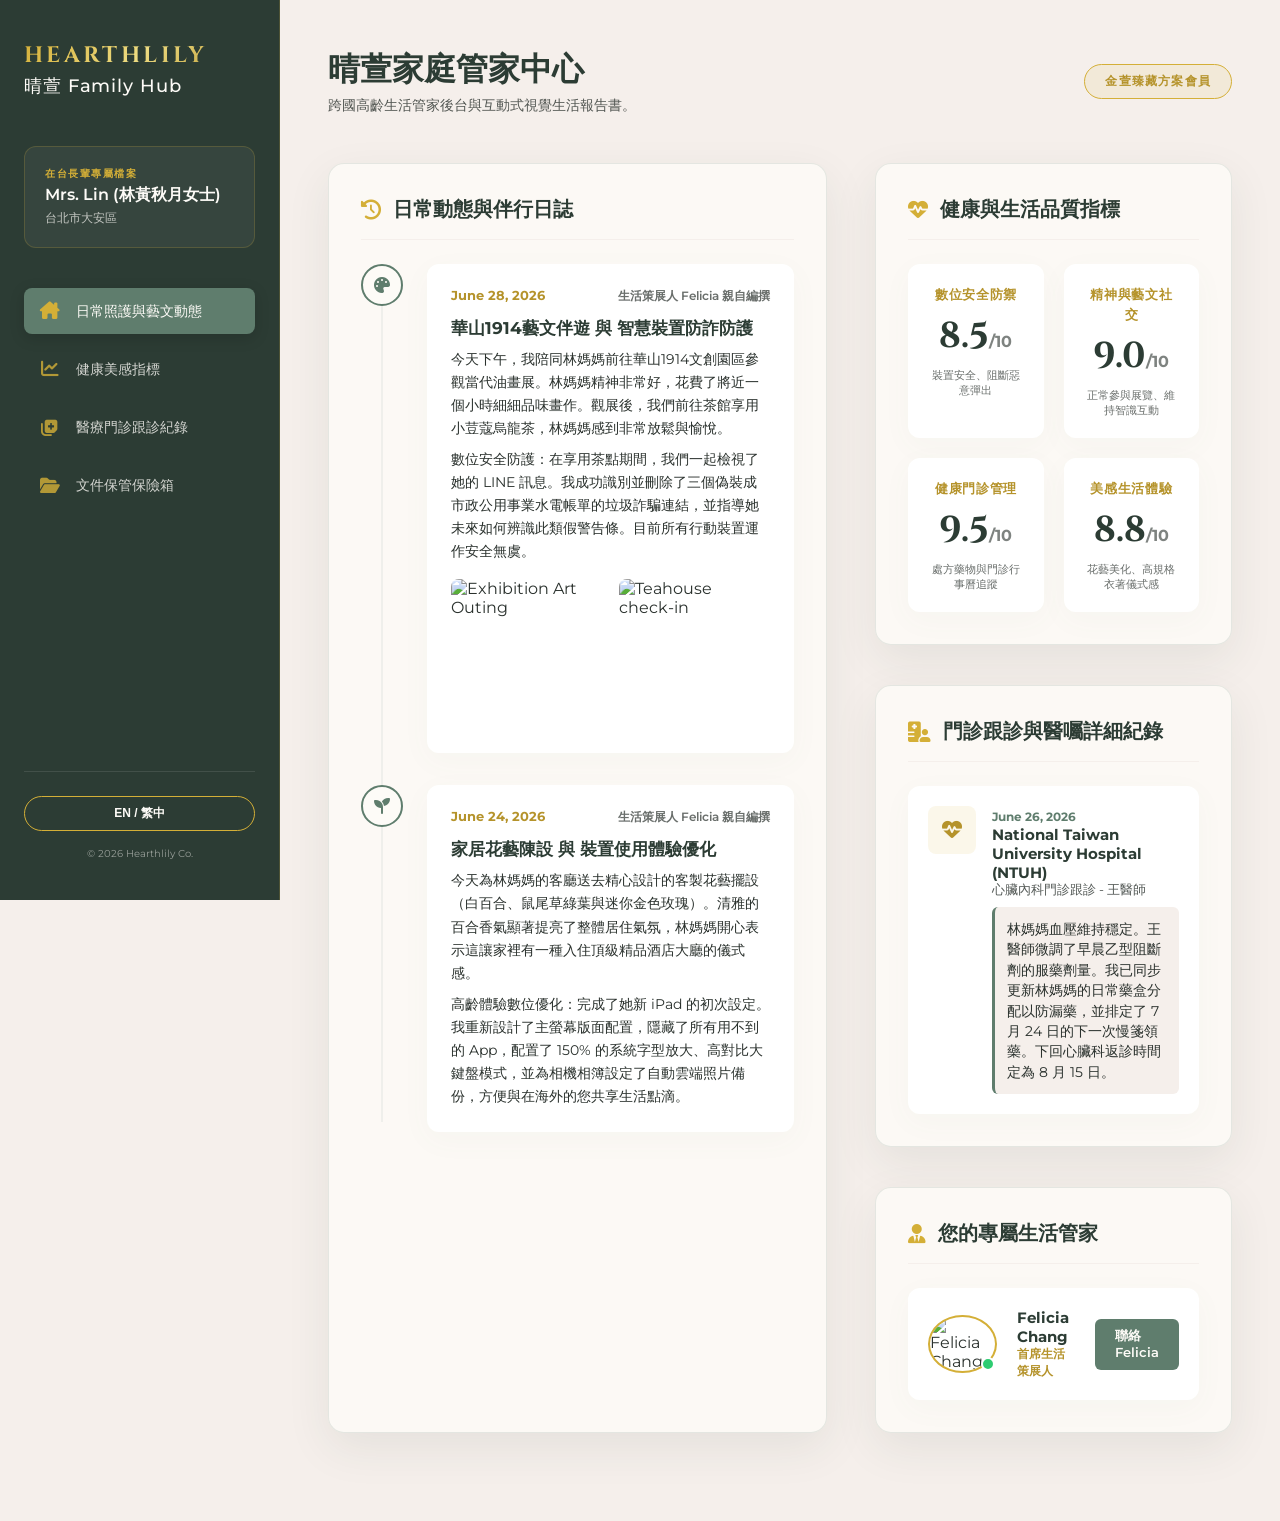
==== family_hub.html @ 520b8b32 "Implement luxury pivot: onboarding fees, premium retainers, and the Hearthlily Family Hub client por" ====
<!DOCTYPE html>
<html lang="zh-TW">
<head>
    <meta charset="UTF-8">
    <meta name="viewport" content="width=device-width, initial-scale=1.0">
    <title>Hearthlily | 晴萱 - Family Hub Portal</title>
    <!-- Google Fonts -->
    <link rel="preconnect" href="https://fonts.googleapis.com">
    <link rel="preconnect" href="https://fonts.gstatic.com" crossorigin>
    <link href="https://fonts.googleapis.com/css2?family=Cinzel:wght@400;600;700&family=Montserrat:wght@300;400;500;600;700&family=Noto+Serif+TC:wght@300;400;600;700&display=swap" rel="stylesheet">
    <!-- Font Awesome Icons -->
    <link rel="stylesheet" href="https://cdnjs.cloudflare.com/ajax/libs/font-awesome/6.4.0/css/all.min.css">
    <style>
        :root {
            --color-cream: #FDFBF7;
            --color-cream-dark: #F5EFEB;
            --color-sage: #5F7D6D;
            --color-sage-dark: #2C3C34;
            --color-sage-light: rgba(95, 125, 109, 0.08);
            --color-gold: #D4AF37;
            --color-gold-dark: #B5932B;
            --color-gold-light: rgba(212, 175, 55, 0.1);
            --color-charcoal: #2A312D;
            --glass-bg: rgba(253, 251, 247, 0.85);
            --glass-border: rgba(95, 125, 109, 0.15);
            --shadow-subtle: 0 8px 30px rgba(95, 125, 109, 0.04);
            --shadow-premium: 0 15px 45px rgba(44, 60, 52, 0.08);
        }

        * {
            box-sizing: border-box;
            margin: 0;
            padding: 0;
        }

        body {
            font-family: 'Montserrat', sans-serif;
            background-color: var(--color-cream-dark);
            color: var(--color-charcoal);
            overflow-x: hidden;
            display: flex;
            min-height: 100vh;
        }

        .cinzel-font {
            font-family: 'Cinzel', serif;
        }

        .serif-tc {
            font-family: 'Noto Serif TC', serif;
        }

        /* Sidebar Navigation */
        .sidebar {
            width: 280px;
            background-color: var(--color-sage-dark);
            color: var(--color-cream);
            padding: 2.5rem 1.5rem;
            display: flex;
            flex-direction: column;
            justify-content: space-between;
            position: fixed;
            height: 100vh;
            left: 0;
            top: 0;
            z-index: 10;
            border-right: 1px solid rgba(212, 175, 55, 0.2);
        }

        .sidebar-brand {
            text-decoration: none;
            display: flex;
            flex-direction: column;
            gap: 0.25rem;
            margin-bottom: 3rem;
        }

        .brand-name {
            font-size: 1.4rem;
            font-weight: 700;
            letter-spacing: 0.15em;
            color: var(--color-gold);
            background: linear-gradient(135deg, #D4AF37, #EEDC82, #B5932B);
            -webkit-background-clip: text;
            -webkit-text-fill-color: transparent;
        }

        .brand-chinese {
            font-size: 1.1rem;
            color: var(--color-cream);
            font-weight: 500;
            letter-spacing: 0.05em;
        }

        .client-profile-box {
            background: rgba(253, 251, 247, 0.05);
            border: 1px solid rgba(212, 175, 55, 0.2);
            padding: 1.25rem;
            border-radius: 12px;
            margin-bottom: 2.5rem;
        }

        .profile-label {
            font-size: 0.65rem;
            font-weight: 700;
            color: var(--color-gold);
            letter-spacing: 0.15em;
            text-transform: uppercase;
            margin-bottom: 0.25rem;
            display: block;
        }

        .profile-name {
            font-size: 1rem;
            font-weight: 600;
            color: var(--color-cream);
        }

        .profile-sub {
            font-size: 0.75rem;
            opacity: 0.7;
            margin-top: 0.25rem;
        }

        .sidebar-menu {
            list-style: none;
            display: flex;
            flex-direction: column;
            gap: 0.75rem;
            flex-grow: 1;
        }

        .menu-link {
            display: flex;
            align-items: center;
            gap: 1rem;
            color: var(--color-cream);
            opacity: 0.8;
            text-decoration: none;
            padding: 0.85rem 1rem;
            border-radius: 8px;
            font-weight: 500;
            font-size: 0.9rem;
            transition: all 0.3s ease;
        }

        .menu-link i {
            font-size: 1.1rem;
            color: var(--color-gold);
            width: 20px;
            text-align: center;
        }

        .menu-link:hover, .menu-link.active {
            opacity: 1;
            background-color: var(--color-sage);
            box-shadow: 0 4px 15px rgba(0, 0, 0, 0.15);
        }

        .sidebar-footer {
            border-top: 1px solid rgba(253, 251, 247, 0.1);
            padding-top: 1.5rem;
            display: flex;
            flex-direction: column;
            gap: 1rem;
        }

        .lang-btn {
            background: transparent;
            border: 1px solid var(--color-gold);
            color: var(--color-cream);
            padding: 0.5rem 1rem;
            border-radius: 20px;
            font-size: 0.75rem;
            font-weight: 600;
            cursor: pointer;
            width: 100%;
            text-align: center;
            transition: all 0.3s ease;
        }

        .lang-btn:hover {
            background-color: var(--color-gold);
            color: var(--color-sage-dark);
        }

        /* Main Content Panel */
        .main-panel {
            margin-left: 280px;
            flex-grow: 1;
            padding: 3rem;
            max-width: 1200px;
            min-height: 100vh;
        }

        .panel-header {
            display: flex;
            justify-content: space-between;
            align-items: center;
            margin-bottom: 3rem;
        }

        .panel-title h1 {
            font-size: 2rem;
            font-weight: 700;
            color: var(--color-sage-dark);
        }

        .panel-title p {
            font-size: 0.9rem;
            color: var(--color-charcoal);
            opacity: 0.8;
            margin-top: 0.25rem;
        }

        .header-badge {
            background-color: var(--color-gold-light);
            border: 1px solid var(--color-gold);
            color: var(--color-gold-dark);
            font-size: 0.75rem;
            font-weight: 700;
            letter-spacing: 0.1em;
            padding: 0.5rem 1.25rem;
            border-radius: 20px;
            text-transform: uppercase;
        }

        /* Dashboard Grid Layout */
        .dashboard-grid {
            display: grid;
            grid-template-columns: 7fr 5fr;
            gap: 3rem;
        }

        .glass-card {
            background: var(--glass-bg);
            backdrop-filter: blur(16px);
            -webkit-backdrop-filter: blur(16px);
            border: 1px solid var(--glass-border);
            border-radius: 16px;
            padding: 2rem;
            box-shadow: var(--shadow-premium);
            margin-bottom: 2.5rem;
        }

        .card-header-row {
            display: flex;
            justify-content: space-between;
            align-items: center;
            margin-bottom: 1.5rem;
            border-bottom: 1px solid var(--color-cream-dark);
            padding-bottom: 1rem;
        }

        .card-title {
            font-size: 1.25rem;
            font-weight: 700;
            color: var(--color-sage-dark);
            display: flex;
            align-items: center;
            gap: 0.75rem;
        }

        .card-title i {
            color: var(--color-gold);
        }

        /* Timeline / Activity Feed */
        .timeline {
            display: flex;
            flex-direction: column;
            gap: 2rem;
            position: relative;
        }

        .timeline::before {
            content: '';
            position: absolute;
            width: 2px;
            background-color: var(--color-sage-light);
            top: 10px;
            bottom: 10px;
            left: 20px;
        }

        .timeline-item {
            display: flex;
            gap: 1.5rem;
            position: relative;
        }

        .timeline-badge {
            width: 42px;
            height: 42px;
            background-color: var(--color-cream);
            border: 2px solid var(--color-sage);
            border-radius: 50%;
            display: flex;
            align-items: center;
            justify-content: center;
            color: var(--color-sage);
            flex-shrink: 0;
            z-index: 2;
            transition: all 0.3s ease;
        }

        .timeline-item:hover .timeline-badge {
            background-color: var(--color-sage);
            color: var(--color-cream);
            transform: scale(1.1);
        }

        .timeline-content {
            flex-grow: 1;
            background: #FFFFFF;
            border: 1px solid var(--border-color);
            border-radius: 12px;
            padding: 1.5rem;
            box-shadow: var(--shadow-subtle);
        }

        .timeline-meta-row {
            display: flex;
            justify-content: space-between;
            margin-bottom: 0.75rem;
        }

        .timeline-date {
            font-size: 0.8rem;
            font-weight: 700;
            color: var(--color-gold-dark);
        }

        .timeline-author {
            font-size: 0.75rem;
            opacity: 0.7;
            font-weight: 600;
        }

        .timeline-title {
            font-size: 1.05rem;
            font-weight: 700;
            color: var(--color-sage-dark);
            margin-bottom: 0.5rem;
        }

        .timeline-body {
            font-size: 0.9rem;
            color: var(--color-charcoal);
            line-height: 1.6;
        }

        .timeline-images {
            display: grid;
            grid-template-columns: 1fr 1fr;
            gap: 1rem;
            margin-top: 1rem;
        }

        .timeline-img {
            width: 100%;
            height: 150px;
            object-fit: cover;
            border-radius: 8px;
            border: 1px solid var(--border-color);
        }

        /* Metrics Widget */
        .metrics-grid {
            display: grid;
            grid-template-columns: 1fr 1fr;
            gap: 1.25rem;
        }

        .metric-card {
            background: #FFFFFF;
            border: 1px solid var(--border-color);
            border-radius: 12px;
            padding: 1.25rem;
            text-align: center;
            box-shadow: var(--shadow-subtle);
        }

        .metric-score {
            font-size: 2.25rem;
            font-weight: 700;
            color: var(--color-sage-dark);
            margin: 0.5rem 0;
            font-family: 'Cinzel', serif;
        }

        .metric-score span {
            font-size: 1rem;
            color: var(--color-charcoal);
            opacity: 0.6;
            font-family: 'Montserrat', sans-serif;
        }

        .metric-name {
            font-size: 0.8rem;
            font-weight: 700;
            color: var(--color-gold-dark);
            text-transform: uppercase;
            letter-spacing: 0.05em;
        }

        /* Medical Appointments Log */
        .medical-list {
            display: flex;
            flex-direction: column;
            gap: 1rem;
        }

        .medical-item {
            background: #FFFFFF;
            border: 1px solid var(--border-color);
            border-radius: 12px;
            padding: 1.25rem;
            display: flex;
            gap: 1rem;
            box-shadow: var(--shadow-subtle);
        }

        .medical-icon-box {
            width: 48px;
            height: 48px;
            background-color: var(--color-gold-light);
            border-radius: 8px;
            display: flex;
            align-items: center;
            justify-content: center;
            color: var(--color-gold-dark);
            font-size: 1.25rem;
            flex-shrink: 0;
        }

        .medical-details {
            flex-grow: 1;
        }

        .medical-date {
            font-size: 0.75rem;
            font-weight: 700;
            color: var(--color-sage);
            margin-bottom: 0.25rem;
        }

        .medical-facility {
            font-size: 0.95rem;
            font-weight: 700;
            color: var(--color-sage-dark);
        }

        .medical-doctor {
            font-size: 0.8rem;
            color: var(--color-charcoal);
            opacity: 0.8;
            margin-bottom: 0.5rem;
        }

        .medical-notes {
            font-size: 0.85rem;
            background-color: var(--color-cream-dark);
            padding: 0.75rem;
            border-radius: 6px;
            line-height: 1.5;
            border-left: 3px solid var(--color-sage);
        }

        /* Direct Contact Widget */
        .contact-box {
            display: flex;
            align-items: center;
            gap: 1.25rem;
            background: #FFFFFF;
            border: 1px solid var(--border-color);
            border-radius: 12px;
            padding: 1.25rem;
            box-shadow: var(--shadow-subtle);
        }

        .avatar-box {
            position: relative;
        }

        .avatar-img {
            width: 60px;
            height: 60px;
            object-fit: cover;
            border-radius: 50%;
            border: 2px solid var(--color-gold);
        }

        .avatar-status {
            width: 14px;
            height: 14px;
            background-color: #2ecc71;
            border: 2px solid #FFFFFF;
            border-radius: 50%;
            position: absolute;
            bottom: 2px;
            right: 2px;
        }

        .contact-info {
            flex-grow: 1;
        }

        .contact-name {
            font-size: 0.95rem;
            font-weight: 700;
            color: var(--color-sage-dark);
        }

        .contact-title {
            font-size: 0.75rem;
            color: var(--color-gold-dark);
            font-weight: 600;
            text-transform: uppercase;
        }

        .btn-message {
            background-color: var(--color-sage);
            color: var(--color-cream);
            border: none;
            padding: 0.6rem 1.25rem;
            border-radius: 6px;
            font-size: 0.8rem;
            font-weight: 600;
            cursor: pointer;
            transition: all 0.3s ease;
            text-decoration: none;
            display: inline-block;
        }

        .btn-message:hover {
            background-color: var(--color-sage-dark);
        }

        /* Mobile Adaptations */
        @media (max-width: 1024px) {
            .dashboard-grid {
                grid-template-columns: 1fr;
            }
        }

        @media (max-width: 768px) {
            body {
                flex-direction: column;
            }
            .sidebar {
                width: 100%;
                height: auto;
                position: static;
                padding: 1.5rem;
                border-right: none;
                border-bottom: 1px solid rgba(212, 175, 55, 0.2);
            }
            .sidebar-brand {
                margin-bottom: 1.5rem;
                flex-direction: row;
                align-items: center;
                justify-content: space-between;
            }
            .client-profile-box {
                display: none;
            }
            .main-panel {
                margin-left: 0;
                padding: 1.5rem;
            }
            .panel-header {
                flex-direction: column;
                align-items: flex-start;
                gap: 1rem;
                margin-bottom: 2rem;
            }
        }
    </style>
</head>
<body>

    <!-- Sidebar Navigation -->
    <aside class="sidebar">
        <div>
            <a href="index.html" class="sidebar-brand">
                <span class="brand-name cinzel-font">HEARTHLILY</span>
                <span class="brand-chinese Noto Serif TC">晴萱 Family Hub</span>
            </a>

            <!-- Active Profile -->
            <div class="client-profile-box">
                <span class="profile-label" data-i18n="sidebar.profile">Active Senior Profile</span>
                <div class="profile-name">Mrs. Lin (林黃秋月女士)</div>
                <div class="profile-sub" data-i18n="sidebar.location">Da'an District, Taipei City</div>
            </div>

            <!-- Menu -->
            <ul class="sidebar-menu">
                <li>
                    <a href="#feed" class="menu-link active">
                        <i class="fa-solid fa-house-chimney"></i>
                        <span data-i18n="menu.feed">Activity Feed</span>
                    </a>
                </li>
                <li>
                    <a href="#metrics" class="menu-link">
                        <i class="fa-solid fa-chart-line"></i>
                        <span data-i18n="menu.metrics">Wellness Metrics</span>
                    </a>
                </li>
                <li>
                    <a href="#medical" class="menu-link">
                        <i class="fa-solid fa-notes-medical"></i>
                        <span data-i18n="menu.medical">Medical Escort Logs</span>
                    </a>
                </li>
                <li>
                    <a href="#documents" class="menu-link">
                        <i class="fa-solid fa-folder-open"></i>
                        <span data-i18n="menu.docs">Document Vault</span>
                    </a>
                </li>
            </ul>
        </div>

        <div class="sidebar-footer">
            <button id="langToggle" class="lang-btn">EN / 繁中</button>
            <div style="font-size: 0.65rem; opacity: 0.5; text-align: center;">
                &copy; 2026 Hearthlily Co.
            </div>
        </div>
    </aside>

    <!-- Main Panel -->
    <main class="main-panel">
        
        <!-- Header -->
        <header class="panel-header">
            <div class="panel-title">
                <h1 data-i18n="panel.title">Hearthlily Family Hub</h1>
                <p data-i18n="panel.desc">Long-distance family care dashboard & visual client reporting portal.</p>
            </div>
            <span class="header-badge" data-i18n="panel.membership">Gold Hearth Subscriber</span>
        </header>

        <!-- Grid Dashboard -->
        <div class="dashboard-grid">
            
            <!-- Left Side: Timeline Feed -->
            <section id="feed" class="glass-card">
                <div class="card-header-row">
                    <h2 class="card-title">
                        <i class="fa-solid fa-clock-rotate-left"></i>
                        <span data-i18n="feed.title">Activity Feed & Visit Log</span>
                    </h2>
                </div>

                <div class="timeline">
                    <!-- Item 1 -->
                    <div class="timeline-item">
                        <div class="timeline-badge"><i class="fa-solid fa-palette"></i></div>
                        <div class="timeline-content">
                            <div class="timeline-meta-row">
                                <span class="timeline-date">June 28, 2026</span>
                                <span class="timeline-author" data-i18n="feed.curator">Curated by Felicia</span>
                            </div>
                            <h3 class="timeline-title" data-i18n="feed.item1.title">Exhibition Visit at Huashan 1914 & Digital Safe-Check</h3>
                            <div class="timeline-body">
                                <p data-i18n="feed.item1.p1">
                                    Today, I accompanied Mrs. Lin to the contemporary oil painting gallery at Huashan 1914 Creative Park. She was in high spirits and spent nearly an hour analyzing the color compositions. Afterward, we stopped by a boutique tea house for warm cardamom oolong tea, which she thoroughly enjoyed.
                                </p>
                                <p data-i18n="feed.item1.p2" style="margin-top: 0.5rem;">
                                    <strong>Digital Security Audit:</strong> During tea, we reviewed her LINE messages together. I successfully identified and deleted three spam phishing links disguised as municipal utility invoices, and coached her on how to spot the fake warning banners. Devices are secure.
                                </p>
                            </div>
                            <div class="timeline-images">
                                <img src="https://images.unsplash.com/photo-1543857778-c4a1a3e0b2eb?auto=format&fit=crop&q=80&w=600" alt="Exhibition Art Outing" class="timeline-img">
                                <img src="https://images.unsplash.com/photo-1576092768241-dec231879fc3?auto=format&fit=crop&q=80&w=600" alt="Teahouse check-in" class="timeline-img">
                            </div>
                        </div>
                    </div>

                    <!-- Item 2 -->
                    <div class="timeline-item">
                        <div class="timeline-badge"><i class="fa-solid fa-seedling"></i></div>
                        <div class="timeline-content">
                            <div class="timeline-meta-row">
                                <span class="timeline-date">June 24, 2026</span>
                                <span class="timeline-author" data-i18n="feed.curator">Curated by Felicia</span>
                            </div>
                            <h3 class="timeline-title" data-i18n="feed.item2.title">Aesthetic Arrangement & Device Optimization</h3>
                            <div class="timeline-body">
                                <p data-i18n="feed.item2.p1">
                                    Delivered fresh custom floral arrangements (white lilies, sage foliage, and miniature gold roses) to style her living room. The scent has significantly brightened the room, and Mrs. Lin mentioned it felt like walking into a luxury hotel lobby.
                                </p>
                                <p data-i18n="feed.item2.p2" style="margin-top: 0.5rem;">
                                    <strong>UX Device Configuration:</strong> Completed the setup of her new iPad. I customized the home screen layout to hide all unused application icons, configured 150% text size magnification, set up high-contrast keyboard modes, and established automated cloud photo back-ups for her camera roll.
                                </p>
                            </div>
                        </div>
                    </div>
                </div>
            </section>

            <!-- Right Side: Metrics & Contacts -->
            <div>
                <!-- Wellness Report Metrics -->
                <section id="metrics" class="glass-card">
                    <div class="card-header-row">
                        <h2 class="card-title">
                            <i class="fa-solid fa-heart-pulse"></i>
                            <span data-i18n="metrics.title">Wellness Index</span>
                        </h2>
                    </div>

                    <div class="metrics-grid">
                        <div class="metric-card">
                            <span class="metric-name" data-i18n="metrics.tech">Digital Security</span>
                            <div class="metric-score">8.5<span>/10</span></div>
                            <p style="font-size: 0.7rem; opacity: 0.7;" data-i18n="metrics.tech.status">Device optimized & spam-swept</p>
                        </div>
                        <div class="metric-card">
                            <span class="metric-name" data-i18n="metrics.social">Social Engagement</span>
                            <div class="metric-score">9.0<span>/10</span></div>
                            <p style="font-size: 0.7rem; opacity: 0.7;" data-i18n="metrics.social.status">Exhibitions & active routines</p>
                        </div>
                        <div class="metric-card">
                            <span class="metric-name" data-i18n="metrics.health">Medical Escort</span>
                            <div class="metric-score">9.5<span>/10</span></div>
                            <p style="font-size: 0.7rem; opacity: 0.7;" data-i18n="metrics.health.status">Prescriptions & booking tracked</p>
                        </div>
                        <div class="metric-card">
                            <span class="metric-name" data-i18n="metrics.delight">Aesthetic Vibe</span>
                            <div class="metric-score">8.8<span>/10</span></div>
                            <p style="font-size: 0.7rem; opacity: 0.7;" data-i18n="metrics.delight.status">Fresh floral & lifestyle curation</p>
                        </div>
                    </div>
                </section>

                <!-- Medical Logs -->
                <section id="medical" class="glass-card">
                    <div class="card-header-row">
                        <h2 class="card-title">
                            <i class="fa-solid fa-hospital-user"></i>
                            <span data-i18n="medical.title">Medical Accompaniment Logs</span>
                        </h2>
                    </div>

                    <div class="medical-list">
                        <!-- Med 1 -->
                        <div class="medical-item">
                            <div class="medical-icon-box"><i class="fa-solid fa-heart-pulse"></i></div>
                            <div class="medical-details">
                                <span class="medical-date">June 26, 2026</span>
                                <div class="medical-facility">National Taiwan University Hospital (NTUH)</div>
                                <div class="medical-doctor" data-i18n="medical.doc1">Cardiology Consultation - Dr. Wang</div>
                                <div class="medical-notes" data-i18n="medical.note1">
                                    Mrs. Lin's blood pressure is stable. Doctor adjusted her morning beta-blocker dosage slightly. I updated her pill-box organizer to match and mapped the next prescription pick-up on July 24. Next clinic visit: August 15.
                                </div>
                            </div>
                        </div>
                    </div>
                </section>

                <!-- Contact Liaison -->
                <section class="glass-card">
                    <div class="card-header-row">
                        <h2 class="card-title">
                            <i class="fa-solid fa-user-tie"></i>
                            <span data-i18n="liaison.title">Your Dedicated Curator</span>
                        </h2>
                    </div>

                    <div class="contact-box">
                        <div class="avatar-box">
                            <img src="https://images.unsplash.com/photo-1573496359142-b8d87734a5a2?auto=format&fit=crop&q=80&w=200" alt="Felicia Chang" class="avatar-img">
                            <div class="avatar-status"></div>
                        </div>
                        <div class="contact-info">
                            <div class="contact-name">Felicia Chang</div>
                            <div class="contact-title" data-i18n="liaison.role">Chief Life Curator</div>
                        </div>
                        <a href="mailto:concierge@hearthlily.tw" class="btn-message" data-i18n="liaison.btn">Email Felicia</a>
                    </div>
                </section>
            </div>

        </div>
    </main>

    <!-- JS Translation Engine -->
    <script>
        const translations = {
            en: {
                "sidebar.profile": "Active Senior Profile",
                "sidebar.location": "Da'an District, Taipei City",
                "menu.feed": "Activity Feed",
                "menu.metrics": "Wellness Metrics",
                "menu.medical": "Medical Escort Logs",
                "menu.docs": "Document Vault",
                "panel.title": "Hearthlily Family Hub",
                "panel.desc": "Long-distance family care dashboard & visual client reporting portal.",
                "panel.membership": "Gold Hearth Subscriber",
                
                "feed.title": "Activity Feed & Visit Log",
                "feed.curator": "Curated by Felicia",
                "feed.item1.title": "Exhibition Visit at Huashan 1914 & Digital Safe-Check",
                "feed.item1.p1": "Today, I accompanied Mrs. Lin to the contemporary oil painting gallery at Huashan 1914 Creative Park. She was in high spirits and spent nearly an hour analyzing the color compositions. Afterward, we stopped by a boutique tea house for warm cardamom oolong tea, which she thoroughly enjoyed.",
                "feed.item1.p2": "Digital Security Audit: During tea, we reviewed her LINE messages together. I successfully identified and deleted three spam phishing links disguised as municipal utility invoices, and coached her on how to spot the fake warning banners. Devices are secure.",
                
                "feed.item2.title": "Aesthetic Arrangement & Device Optimization",
                "feed.item2.p1": "Delivered fresh custom floral arrangements (white lilies, sage foliage, and miniature gold roses) to style her living room. The scent has significantly brightened the room, and Mrs. Lin mentioned it felt like walking into a luxury hotel lobby.",
                "feed.item2.p2": "UX Device Configuration: Completed the setup of her new iPad. I customized the home screen layout to hide all unused application icons, configured 150% text size magnification, set up high-contrast keyboard modes, and established automated cloud photo back-ups for her camera roll.",
                
                "metrics.title": "Wellness Index",
                "metrics.tech": "Digital Security",
                "metrics.tech.status": "Device optimized & safe",
                "metrics.social": "Social Engagement",
                "metrics.social.status": "Active & cultural outings",
                "metrics.health": "Medical Escort",
                "metrics.health.status": "Prescriptions & consults logged",
                "metrics.delight": "Aesthetic Vibe",
                "metrics.delight.status": "Custom flowers & styling",
                
                "medical.title": "Medical Accompaniment Logs",
                "medical.doc1": "Cardiology Consultation - Dr. Wang",
                "medical.note1": "Mrs. Lin's blood pressure is stable. Doctor adjusted her morning beta-blocker dosage slightly. I updated her pill-box organizer to match and mapped the next prescription pick-up on July 24. Next clinic visit: August 15.",
                
                "liaison.title": "Your Dedicated Curator",
                "liaison.role": "Chief Life Curator",
                "liaison.btn": "Email Felicia"
            },
            zh: {
                "sidebar.profile": "在台長輩專屬檔案",
                "sidebar.location": "台北市大安區",
                "menu.feed": "日常照護與藝文動態",
                "menu.metrics": "健康美感指標",
                "menu.medical": "醫療門診跟診紀錄",
                "menu.docs": "文件保管保險箱",
                "panel.title": "晴萱家庭管家中心",
                "panel.desc": "跨國高齡生活管家後台與互動式視覺生活報告書。",
                "panel.membership": "金萱臻藏方案會員",
                
                "feed.title": "日常動態與伴行日誌",
                "feed.curator": "生活策展人 Felicia 親自編撰",
                "feed.item1.title": "華山1914藝文伴遊 與 智慧裝置防詐防護",
                "feed.item1.p1": "今天下午，我陪同林媽媽前往華山1914文創園區參觀當代油畫展。林媽媽精神非常好，花費了將近一個小時細細品味畫作。觀展後，我們前往茶館享用小荳蔻烏龍茶，林媽媽感到非常放鬆與愉悅。",
                "feed.item1.p2": "數位安全防護：在享用茶點期間，我們一起檢視了她的 LINE 訊息。我成功識別並刪除了三個偽裝成市政公用事業水電帳單的垃圾詐騙連結，並指導她未來如何辨識此類假警告條。目前所有行動裝置運作安全無虞。",
                
                "feed.item2.title": "家居花藝陳設 與 裝置使用體驗優化",
                "feed.item2.p1": "今天為林媽媽的客廳送去精心設計的客製花藝擺設（白百合、鼠尾草綠葉與迷你金色玫瑰）。清雅的百合香氣顯著提亮了整體居住氣氛，林媽媽開心表示這讓家裡有一種入住頂級精品酒店大廳的儀式感。",
                "feed.item2.p2": "高齡體驗數位優化：完成了她新 iPad 的初次設定。我重新設計了主螢幕版面配置，隱藏了所有用不到的 App，配置了 150% 的系統字型放大、高對比大鍵盤模式，並為相機相簿設定了自動雲端照片備份，方便與在海外的您共享生活點滴。",
                
                "metrics.title": "健康與生活品質指標",
                "metrics.tech": "數位安全防禦",
                "metrics.tech.status": "裝置安全、阻斷惡意彈出",
                "metrics.social": "精神與藝文社交",
                "metrics.social.status": "正常參與展覽、維持智識互動",
                "metrics.health": "健康門診管理",
                "metrics.health.status": "處方藥物與門診行事曆追蹤",
                "metrics.delight": "美感生活體驗",
                "metrics.delight.status": "花藝美化、高規格衣著儀式感",
                
                "medical.title": "門診跟診與醫囑詳細紀錄",
                "medical.doc1": "心臟內科門診跟診 - 王醫師",
                "medical.note1": "林媽媽血壓維持穩定。王醫師微調了早晨乙型阻斷劑的服藥劑量。我已同步更新林媽媽的日常藥盒分配以防漏藥，並排定了 7 月 24 日的下一次慢箋領藥。下回心臟科返診時間定為 8 月 15 日。",
                
                "liaison.title": "您的專屬生活管家",
                "liaison.role": "首席生活策展人",
                "liaison.btn": "聯絡 Felicia"
            }
        };

        let currentLang = 'zh';

        document.addEventListener("DOMContentLoaded", () => {
            applyTranslations(currentLang);

            document.getElementById("langToggle").addEventListener("click", () => {
                currentLang = currentLang === 'en' ? 'zh' : 'en';
                document.documentElement.lang = currentLang === 'en' ? 'en' : 'zh-TW';
                applyTranslations(currentLang);
            });
        });

        function applyTranslations(lang) {
            const elementsToTranslate = document.querySelectorAll("[data-i18n]");
            elementsToTranslate.forEach(element => {
                const translationKey = element.getAttribute("data-i18n");
                if (translations[lang][translationKey]) {
                    element.innerHTML = translations[lang][translationKey];
                }
            });
        }
    </script>
</body>
</html>
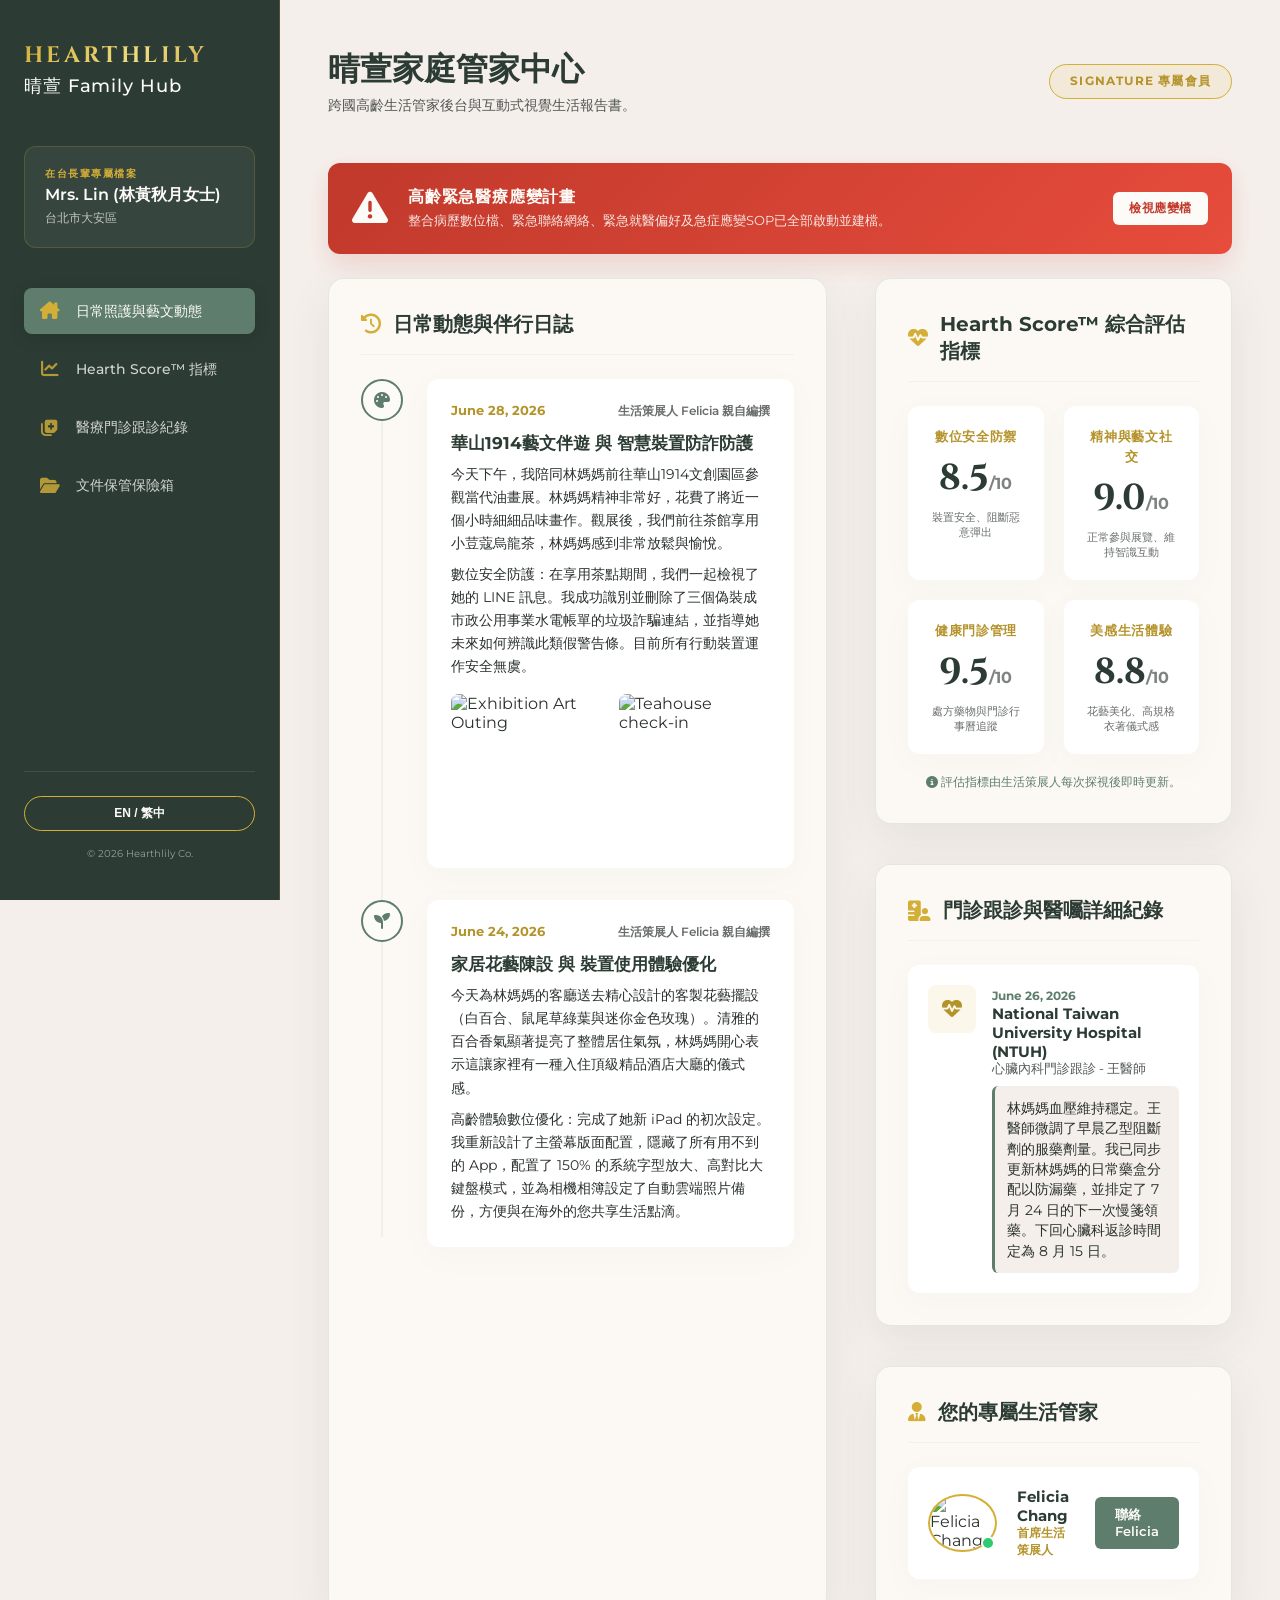
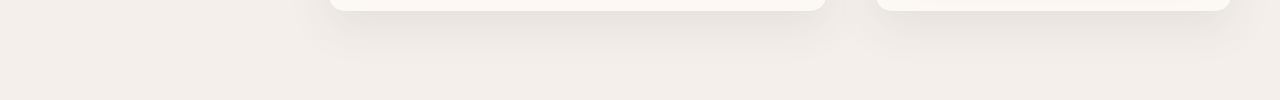
==== commit f30836d1: "Integrate ChatGPT strategic critiques: Private Membership model, Emergency Preparedness Plan, Hearth" ====
--- a/family_hub.html
+++ b/family_hub.html
@@ -365,7 +365,7 @@
             border: 1px solid var(--border-color);
         }
 
-        /* Metrics Widget */
+        /* Hearth Score Dashboard */
         .metrics-grid {
             display: grid;
             grid-template-columns: 1fr 1fr;
@@ -379,6 +379,12 @@
             padding: 1.25rem;
             text-align: center;
             box-shadow: var(--shadow-subtle);
+            transition: all 0.3s ease;
+        }
+
+        .metric-card:hover {
+            border-color: var(--color-gold);
+            transform: translateY(-2px);
         }
 
         .metric-score {
@@ -465,6 +471,66 @@
             border-radius: 6px;
             line-height: 1.5;
             border-left: 3px solid var(--color-sage);
+        }
+
+        /* Emergency Preparedness Widget */
+        .emergency-banner {
+            background: linear-gradient(135deg, #C0392B, #E74C3C);
+            color: var(--color-cream);
+            border-radius: 12px;
+            padding: 1.5rem;
+            margin-bottom: 1.5rem;
+            box-shadow: 0 10px 25px rgba(192, 57, 43, 0.15);
+            display: flex;
+            align-items: center;
+            gap: 1.25rem;
+        }
+
+        .emergency-icon {
+            font-size: 2.25rem;
+            color: var(--color-cream);
+            animation: pulse 2s infinite;
+        }
+
+        .emergency-details h3 {
+            font-family: 'Montserrat', sans-serif;
+            font-size: 1rem;
+            font-weight: 700;
+            letter-spacing: 0.05em;
+            text-transform: uppercase;
+        }
+
+        .emergency-details p {
+            font-size: 0.8rem;
+            opacity: 0.9;
+            margin-top: 0.25rem;
+            line-height: 1.4;
+        }
+
+        .emergency-btn {
+            background-color: var(--color-cream);
+            color: #C0392B;
+            border: none;
+            padding: 0.5rem 1rem;
+            border-radius: 6px;
+            font-size: 0.75rem;
+            font-weight: 700;
+            cursor: pointer;
+            text-transform: uppercase;
+            letter-spacing: 0.05em;
+            transition: all 0.3s ease;
+            white-space: nowrap;
+        }
+
+        .emergency-btn:hover {
+            background-color: var(--color-cream-dark);
+            transform: scale(1.05);
+        }
+
+        @keyframes pulse {
+            0% { transform: scale(1); opacity: 1; }
+            50% { transform: scale(1.1); opacity: 0.8; }
+            100% { transform: scale(1); opacity: 1; }
         }
 
         /* Direct Contact Widget */
@@ -606,7 +672,7 @@
                 <li>
                     <a href="#metrics" class="menu-link">
                         <i class="fa-solid fa-chart-line"></i>
-                        <span data-i18n="menu.metrics">Wellness Metrics</span>
+                        <span data-i18n="menu.metrics">Hearth Score™</span>
                     </a>
                 </li>
                 <li>
@@ -641,8 +707,18 @@
                 <h1 data-i18n="panel.title">Hearthlily Family Hub</h1>
                 <p data-i18n="panel.desc">Long-distance family care dashboard & visual client reporting portal.</p>
             </div>
-            <span class="header-badge" data-i18n="panel.membership">Gold Hearth Subscriber</span>
+            <span class="header-badge" data-i18n="panel.membership">Signature Membership</span>
         </header>
+
+        <!-- Emergency Preparedness Drawer Banner -->
+        <div class="emergency-banner">
+            <i class="fa-solid fa-triangle-exclamation emergency-icon"></i>
+            <div class="emergency-details" style="flex-grow: 1;">
+                <h3 data-i18n="emergency.title">Emergency Preparedness Plan</h3>
+                <p data-i18n="emergency.desc">Secure medical files, emergency liaison channels, rapid action protocols, and hospital preference sheets are active.</p>
+            </div>
+            <button class="emergency-btn" onclick="alert('Emergency Protocol Active. Contacting Felicia Chang and calling 119.')" data-i18n="emergency.btn">View File</button>
+        </div>
 
         <!-- Grid Dashboard -->
         <div class="dashboard-grid">
@@ -710,7 +786,7 @@
                     <div class="card-header-row">
                         <h2 class="card-title">
                             <i class="fa-solid fa-heart-pulse"></i>
-                            <span data-i18n="metrics.title">Wellness Index</span>
+                            <span data-i18n="metrics.title">Hearth Score™ Dashboard</span>
                         </h2>
                     </div>
 
@@ -718,23 +794,26 @@
                         <div class="metric-card">
                             <span class="metric-name" data-i18n="metrics.tech">Digital Security</span>
                             <div class="metric-score">8.5<span>/10</span></div>
-                            <p style="font-size: 0.7rem; opacity: 0.7;" data-i18n="metrics.tech.status">Device optimized & spam-swept</p>
+                            <p style="font-size: 0.7rem; opacity: 0.7;" data-i18n="metrics.tech.status">Device optimized & safe</p>
                         </div>
                         <div class="metric-card">
                             <span class="metric-name" data-i18n="metrics.social">Social Engagement</span>
                             <div class="metric-score">9.0<span>/10</span></div>
-                            <p style="font-size: 0.7rem; opacity: 0.7;" data-i18n="metrics.social.status">Exhibitions & active routines</p>
+                            <p style="font-size: 0.7rem; opacity: 0.7;" data-i18n="metrics.social.status">Active & cultural outings</p>
                         </div>
                         <div class="metric-card">
                             <span class="metric-name" data-i18n="metrics.health">Medical Escort</span>
                             <div class="metric-score">9.5<span>/10</span></div>
-                            <p style="font-size: 0.7rem; opacity: 0.7;" data-i18n="metrics.health.status">Prescriptions & booking tracked</p>
+                            <p style="font-size: 0.7rem; opacity: 0.7;" data-i18n="metrics.health.status">Prescriptions & consults logged</p>
                         </div>
                         <div class="metric-card">
                             <span class="metric-name" data-i18n="metrics.delight">Aesthetic Vibe</span>
                             <div class="metric-score">8.8<span>/10</span></div>
-                            <p style="font-size: 0.7rem; opacity: 0.7;" data-i18n="metrics.delight.status">Fresh floral & lifestyle curation</p>
+                            <p style="font-size: 0.7rem; opacity: 0.7;" data-i18n="metrics.delight.status">Custom flowers & styling</p>
                         </div>
+                    </div>
+                    <div style="margin-top: 1.25rem; font-size: 0.75rem; text-align: center; color: var(--color-sage);">
+                        <i class="fa-solid fa-circle-info"></i> <span data-i18n="metrics.caption">Scores updated live based on visit observations.</span>
                     </div>
                 </section>
 
@@ -796,13 +875,17 @@
                 "sidebar.profile": "Active Senior Profile",
                 "sidebar.location": "Da'an District, Taipei City",
                 "menu.feed": "Activity Feed",
-                "menu.metrics": "Wellness Metrics",
+                "menu.metrics": "Hearth Score™",
                 "menu.medical": "Medical Escort Logs",
                 "menu.docs": "Document Vault",
                 "panel.title": "Hearthlily Family Hub",
                 "panel.desc": "Long-distance family care dashboard & visual client reporting portal.",
-                "panel.membership": "Gold Hearth Subscriber",
+                "panel.membership": "Signature Membership",
                 
+                "emergency.title": "Emergency Preparedness Plan",
+                "emergency.desc": "Secure medical files, emergency liaison channels, rapid action protocols, and hospital preference sheets are active.",
+                "emergency.btn": "View Plan",
+
                 "feed.title": "Activity Feed & Visit Log",
                 "feed.curator": "Curated by Felicia",
                 "feed.item1.title": "Exhibition Visit at Huashan 1914 & Digital Safe-Check",
@@ -813,7 +896,7 @@
                 "feed.item2.p1": "Delivered fresh custom floral arrangements (white lilies, sage foliage, and miniature gold roses) to style her living room. The scent has significantly brightened the room, and Mrs. Lin mentioned it felt like walking into a luxury hotel lobby.",
                 "feed.item2.p2": "UX Device Configuration: Completed the setup of her new iPad. I customized the home screen layout to hide all unused application icons, configured 150% text size magnification, set up high-contrast keyboard modes, and established automated cloud photo back-ups for her camera roll.",
                 
-                "metrics.title": "Wellness Index",
+                "metrics.title": "Hearth Score™ Dashboard",
                 "metrics.tech": "Digital Security",
                 "metrics.tech.status": "Device optimized & safe",
                 "metrics.social": "Social Engagement",
@@ -822,6 +905,7 @@
                 "metrics.health.status": "Prescriptions & consults logged",
                 "metrics.delight": "Aesthetic Vibe",
                 "metrics.delight.status": "Custom flowers & styling",
+                "metrics.caption": "Scores updated live based on visit observations.",
                 
                 "medical.title": "Medical Accompaniment Logs",
                 "medical.doc1": "Cardiology Consultation - Dr. Wang",
@@ -835,13 +919,17 @@
                 "sidebar.profile": "在台長輩專屬檔案",
                 "sidebar.location": "台北市大安區",
                 "menu.feed": "日常照護與藝文動態",
-                "menu.metrics": "健康美感指標",
+                "menu.metrics": "Hearth Score™ 指標",
                 "menu.medical": "醫療門診跟診紀錄",
                 "menu.docs": "文件保管保險箱",
                 "panel.title": "晴萱家庭管家中心",
                 "panel.desc": "跨國高齡生活管家後台與互動式視覺生活報告書。",
-                "panel.membership": "金萱臻藏方案會員",
+                "panel.membership": "Signature 專屬會員",
                 
+                "emergency.title": "高齡緊急醫療應變計畫",
+                "emergency.desc": "整合病歷數位檔、緊急聯絡網絡、緊急就醫偏好及急症應變SOP已全部啟動並建檔。",
+                "emergency.btn": "檢視應變檔",
+
                 "feed.title": "日常動態與伴行日誌",
                 "feed.curator": "生活策展人 Felicia 親自編撰",
                 "feed.item1.title": "華山1914藝文伴遊 與 智慧裝置防詐防護",
@@ -852,7 +940,7 @@
                 "feed.item2.p1": "今天為林媽媽的客廳送去精心設計的客製花藝擺設（白百合、鼠尾草綠葉與迷你金色玫瑰）。清雅的百合香氣顯著提亮了整體居住氣氛，林媽媽開心表示這讓家裡有一種入住頂級精品酒店大廳的儀式感。",
                 "feed.item2.p2": "高齡體驗數位優化：完成了她新 iPad 的初次設定。我重新設計了主螢幕版面配置，隱藏了所有用不到的 App，配置了 150% 的系統字型放大、高對比大鍵盤模式，並為相機相簿設定了自動雲端照片備份，方便與在海外的您共享生活點滴。",
                 
-                "metrics.title": "健康與生活品質指標",
+                "metrics.title": "Hearth Score™ 綜合評估指標",
                 "metrics.tech": "數位安全防禦",
                 "metrics.tech.status": "裝置安全、阻斷惡意彈出",
                 "metrics.social": "精神與藝文社交",
@@ -861,6 +949,7 @@
                 "metrics.health.status": "處方藥物與門診行事曆追蹤",
                 "metrics.delight": "美感生活體驗",
                 "metrics.delight.status": "花藝美化、高規格衣著儀式感",
+                "metrics.caption": "評估指標由生活策展人每次探視後即時更新。",
                 
                 "medical.title": "門診跟診與醫囑詳細紀錄",
                 "medical.doc1": "心臟內科門診跟診 - 王醫師",
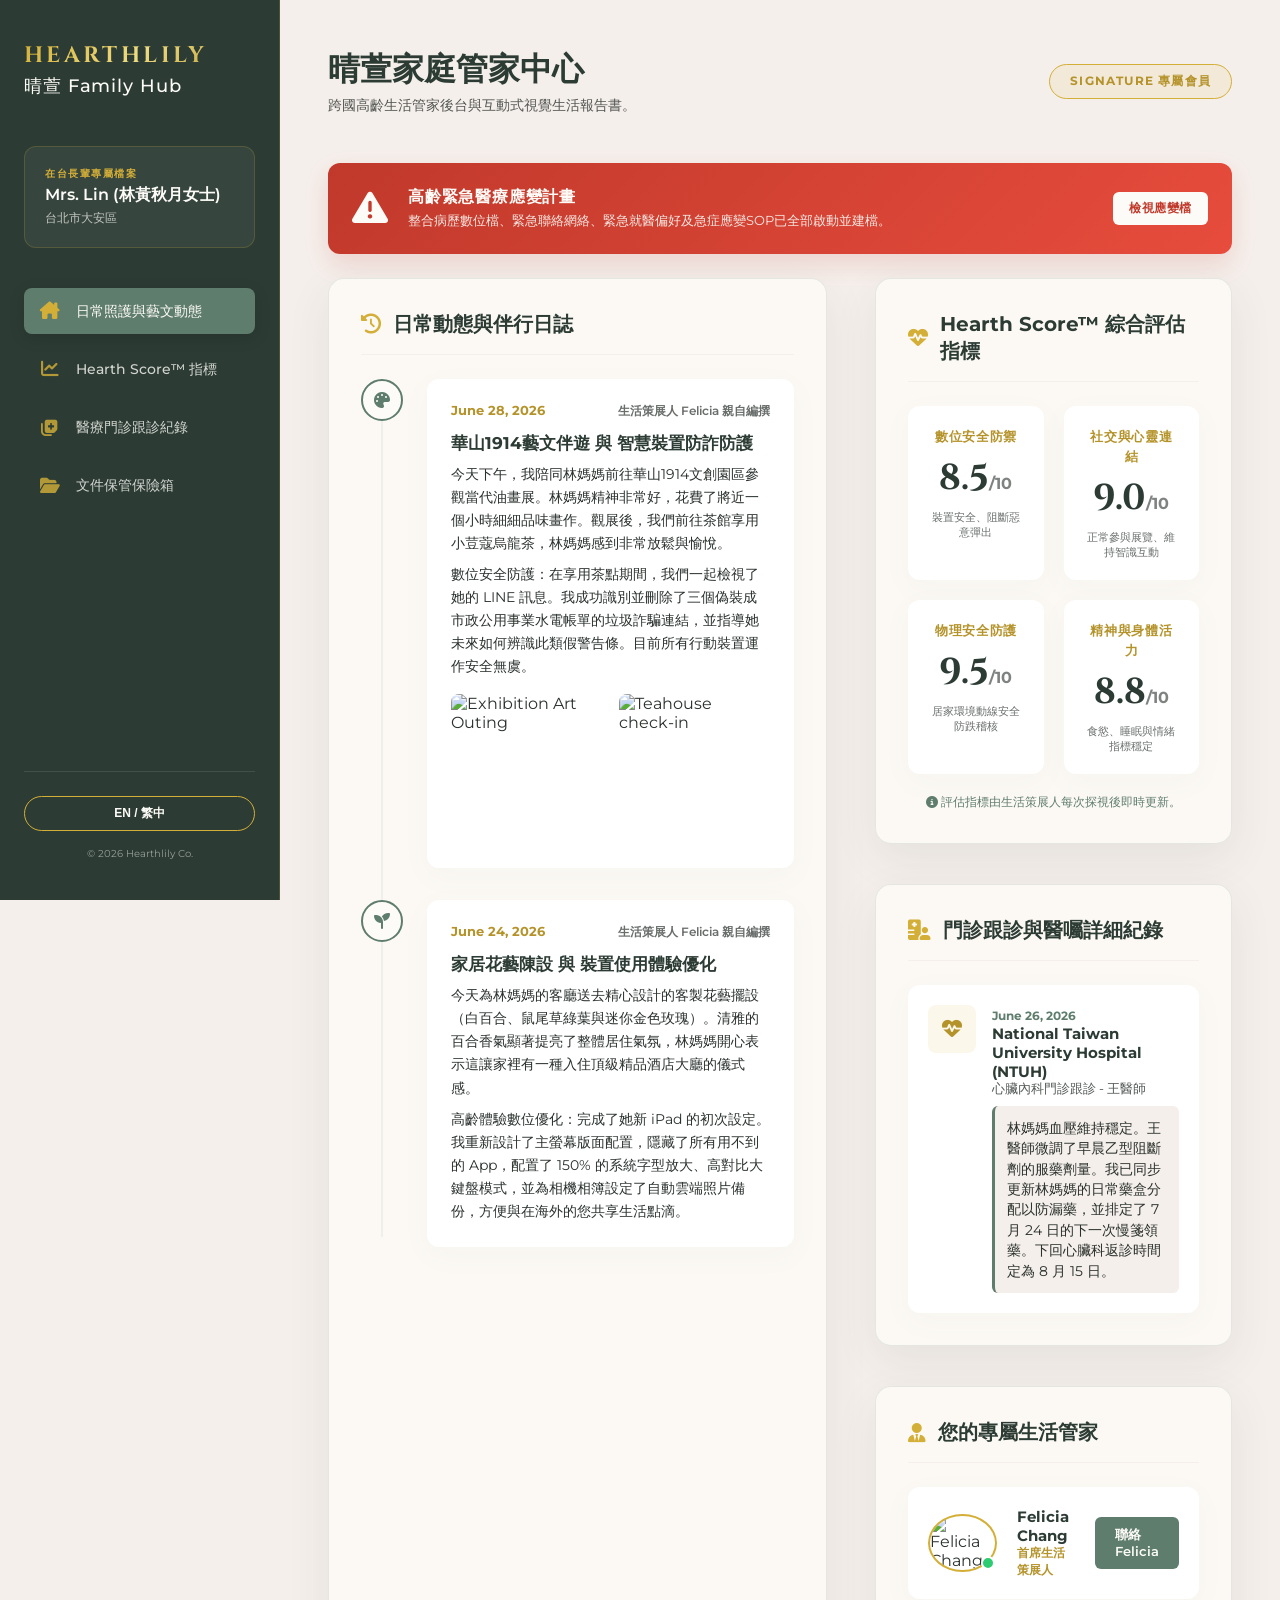
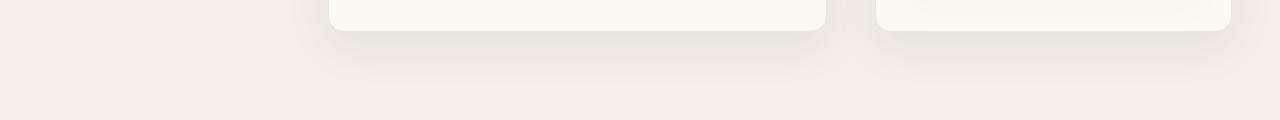
==== commit 067021d2: "Align main codebase, website, slides, and Family Hub with V4 Final Business Plan and Investor Deck s" ====
--- a/family_hub.html
+++ b/family_hub.html
@@ -797,19 +797,19 @@
                             <p style="font-size: 0.7rem; opacity: 0.7;" data-i18n="metrics.tech.status">Device optimized & safe</p>
                         </div>
                         <div class="metric-card">
-                            <span class="metric-name" data-i18n="metrics.social">Social Engagement</span>
+                            <span class="metric-name" data-i18n="metrics.social">Connection</span>
                             <div class="metric-score">9.0<span>/10</span></div>
                             <p style="font-size: 0.7rem; opacity: 0.7;" data-i18n="metrics.social.status">Active & cultural outings</p>
                         </div>
                         <div class="metric-card">
-                            <span class="metric-name" data-i18n="metrics.health">Medical Escort</span>
+                            <span class="metric-name" data-i18n="metrics.health">Physical Safety</span>
                             <div class="metric-score">9.5<span>/10</span></div>
-                            <p style="font-size: 0.7rem; opacity: 0.7;" data-i18n="metrics.health.status">Prescriptions & consults logged</p>
+                            <p style="font-size: 0.7rem; opacity: 0.7;" data-i18n="metrics.health.status">Home environment audited</p>
                         </div>
                         <div class="metric-card">
-                            <span class="metric-name" data-i18n="metrics.delight">Aesthetic Vibe</span>
+                            <span class="metric-name" data-i18n="metrics.delight">Vitality</span>
                             <div class="metric-score">8.8<span>/10</span></div>
-                            <p style="font-size: 0.7rem; opacity: 0.7;" data-i18n="metrics.delight.status">Custom flowers & styling</p>
+                            <p style="font-size: 0.7rem; opacity: 0.7;" data-i18n="metrics.delight.status">Appetite, sleep & mood stable</p>
                         </div>
                     </div>
                     <div style="margin-top: 1.25rem; font-size: 0.75rem; text-align: center; color: var(--color-sage);">
@@ -899,12 +899,12 @@
                 "metrics.title": "Hearth Score™ Dashboard",
                 "metrics.tech": "Digital Security",
                 "metrics.tech.status": "Device optimized & safe",
-                "metrics.social": "Social Engagement",
+                "metrics.social": "Connection",
                 "metrics.social.status": "Active & cultural outings",
-                "metrics.health": "Medical Escort",
-                "metrics.health.status": "Prescriptions & consults logged",
-                "metrics.delight": "Aesthetic Vibe",
-                "metrics.delight.status": "Custom flowers & styling",
+                "metrics.health": "Physical Safety",
+                "metrics.health.status": "Home environment audited",
+                "metrics.delight": "Vitality",
+                "metrics.delight.status": "Appetite, sleep & mood stable",
                 "metrics.caption": "Scores updated live based on visit observations.",
                 
                 "medical.title": "Medical Accompaniment Logs",
@@ -943,12 +943,12 @@
                 "metrics.title": "Hearth Score™ 綜合評估指標",
                 "metrics.tech": "數位安全防禦",
                 "metrics.tech.status": "裝置安全、阻斷惡意彈出",
-                "metrics.social": "精神與藝文社交",
+                "metrics.social": "社交與心靈連結",
                 "metrics.social.status": "正常參與展覽、維持智識互動",
-                "metrics.health": "健康門診管理",
-                "metrics.health.status": "處方藥物與門診行事曆追蹤",
-                "metrics.delight": "美感生活體驗",
-                "metrics.delight.status": "花藝美化、高規格衣著儀式感",
+                "metrics.health": "物理安全防護",
+                "metrics.health.status": "居家環境動線安全防跌稽核",
+                "metrics.delight": "精神與身體活力",
+                "metrics.delight.status": "食慾、睡眠與情緒指標穩定",
                 "metrics.caption": "評估指標由生活策展人每次探視後即時更新。",
                 
                 "medical.title": "門診跟診與醫囑詳細紀錄",
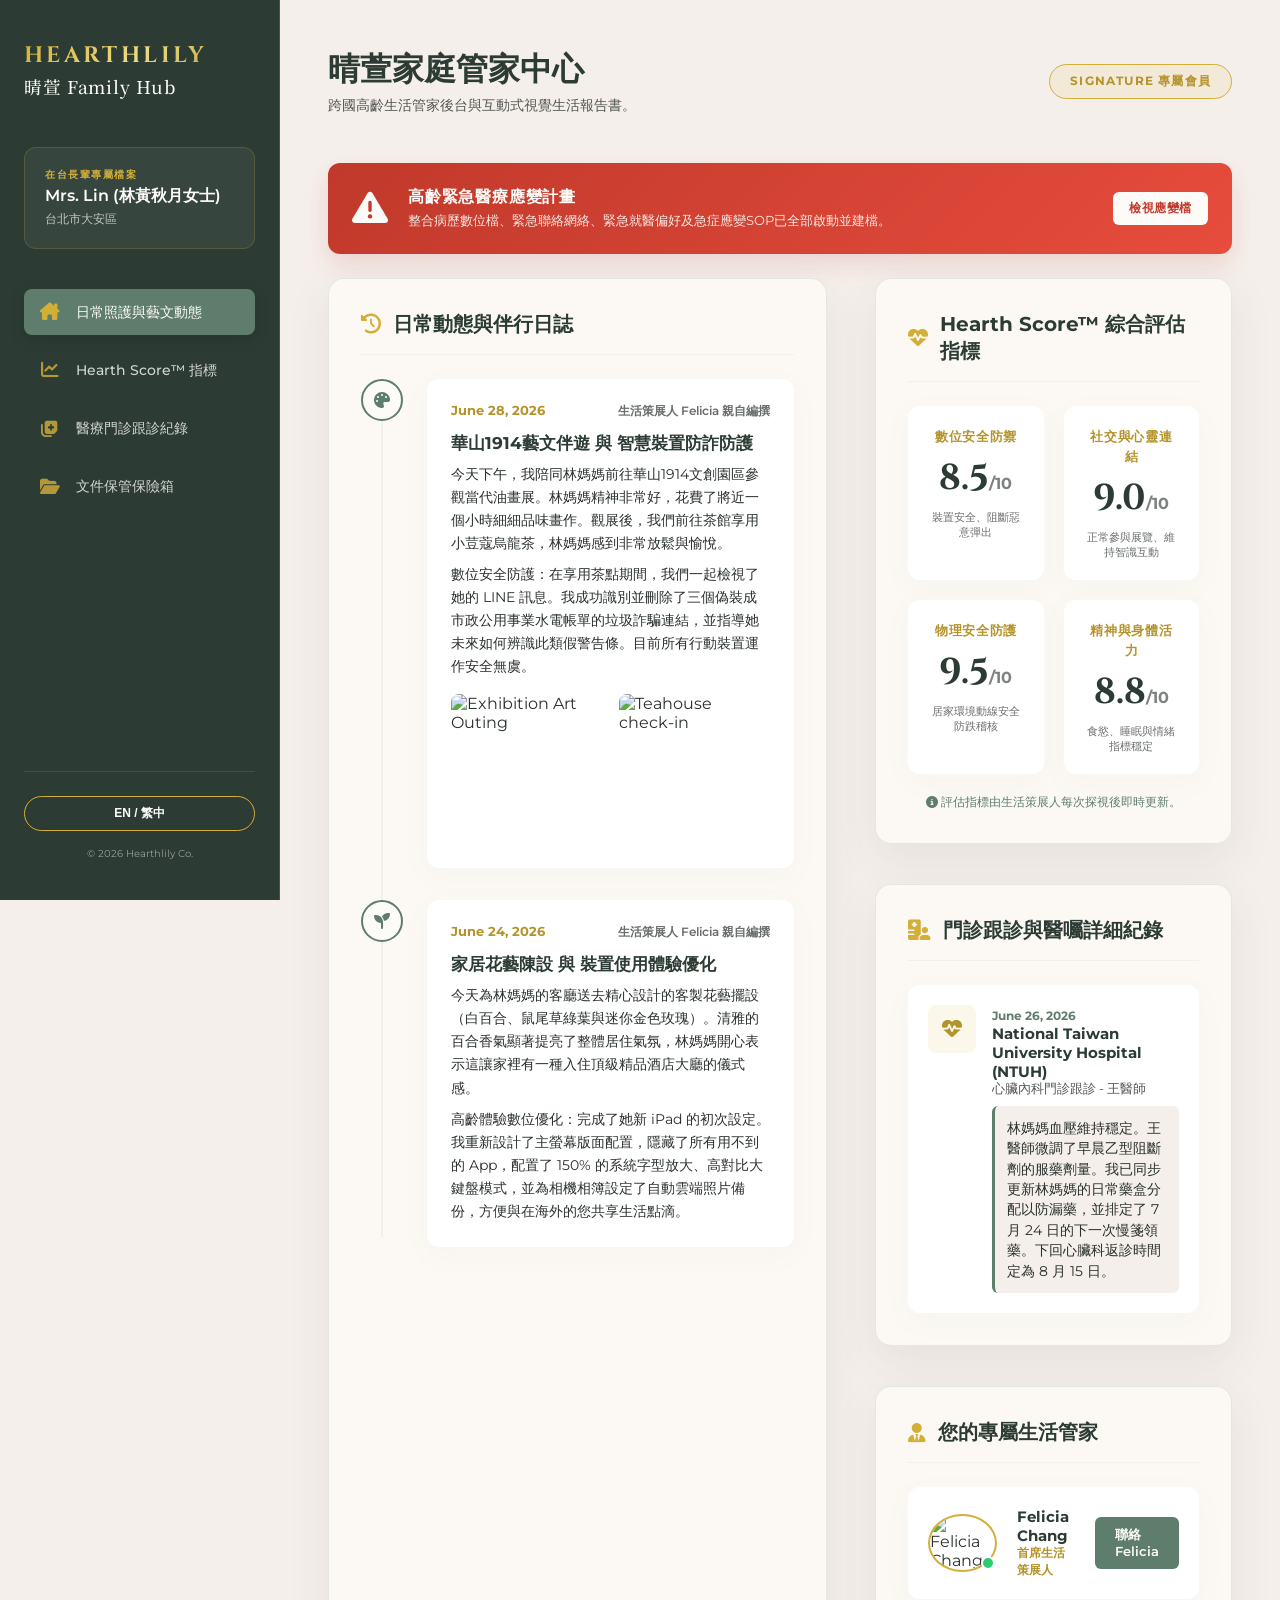
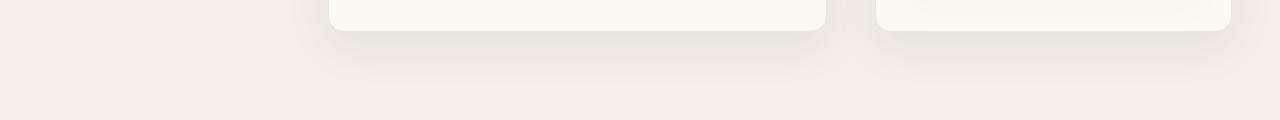
==== commit b2c62822: "Fix Claude Code audit findings: correct broken HTML at line 197, resolve Chinese translation typos, " ====
--- a/family_hub.html
+++ b/family_hub.html
@@ -651,7 +651,7 @@
         <div>
             <a href="index.html" class="sidebar-brand">
                 <span class="brand-name cinzel-font">HEARTHLILY</span>
-                <span class="brand-chinese Noto Serif TC">晴萱 Family Hub</span>
+                <span class="brand-chinese serif-tc">晴萱 Family Hub</span>
             </a>
 
             <!-- Active Profile -->
